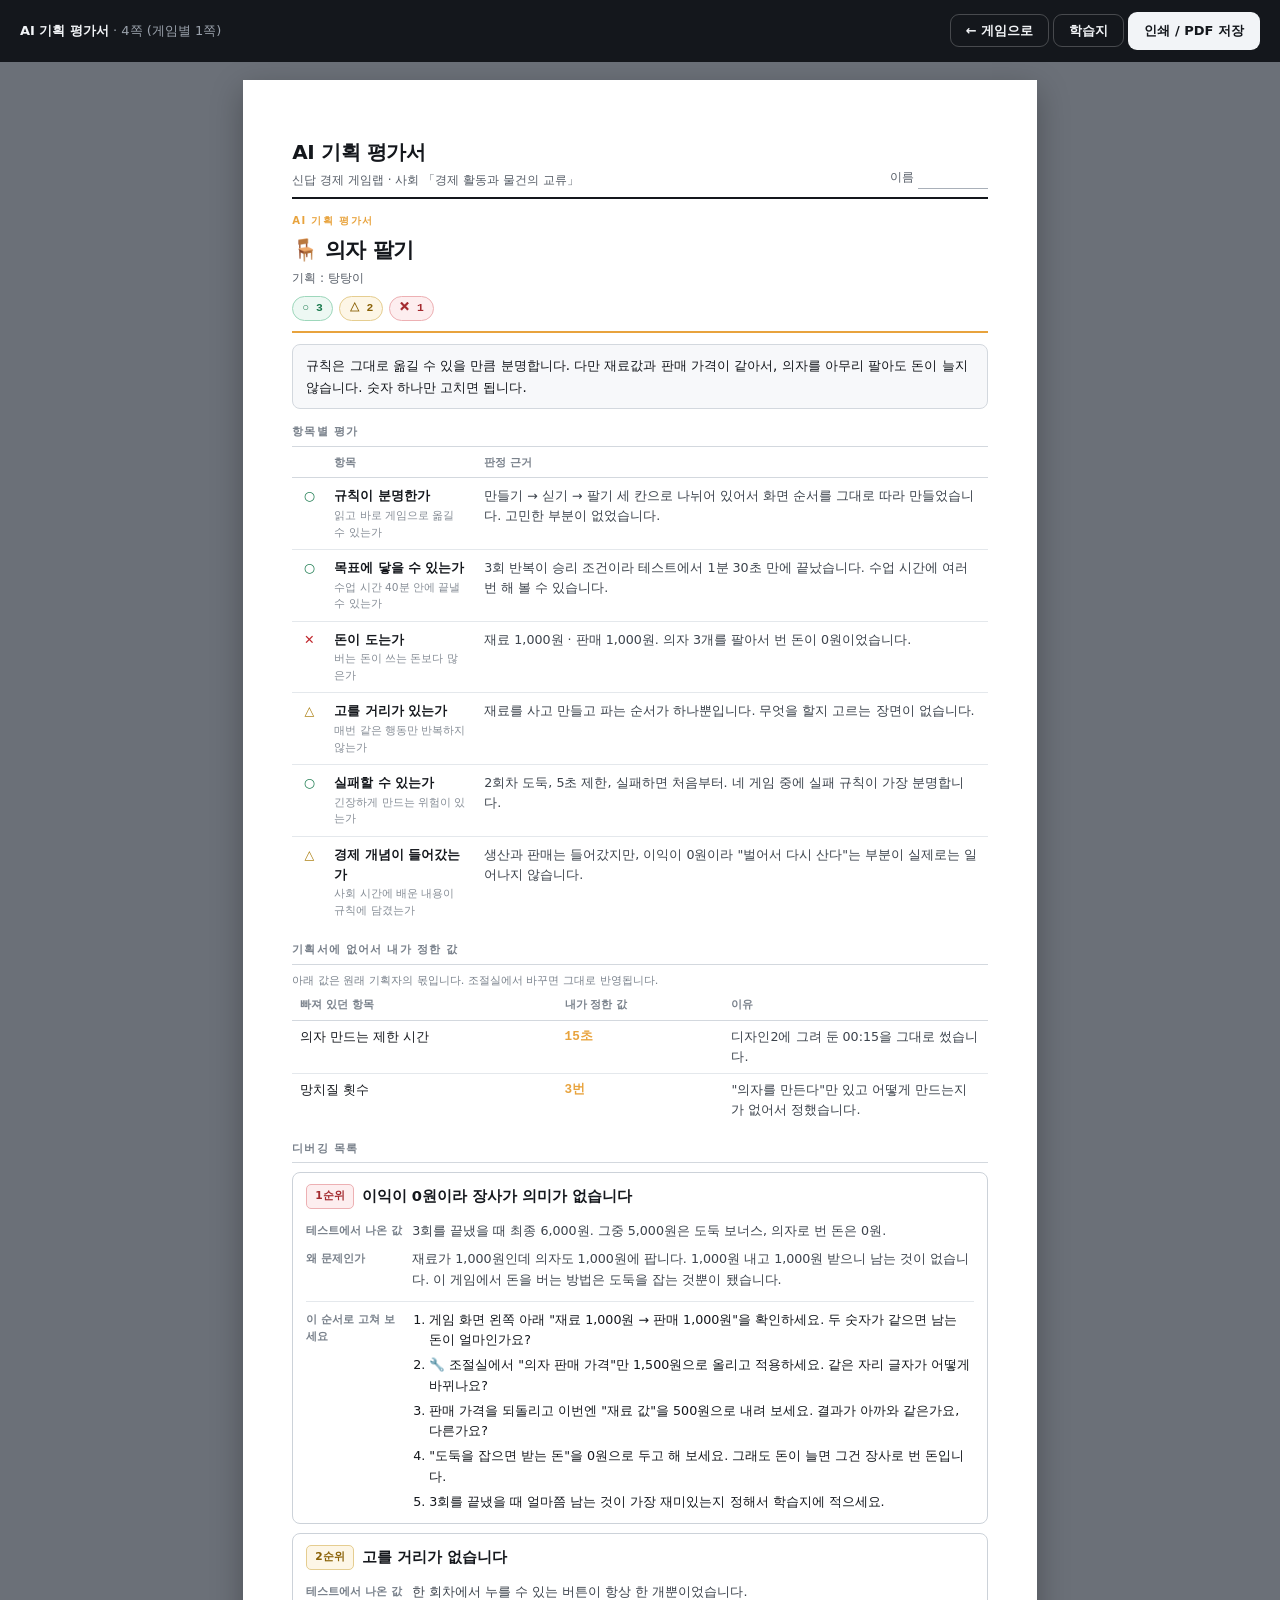
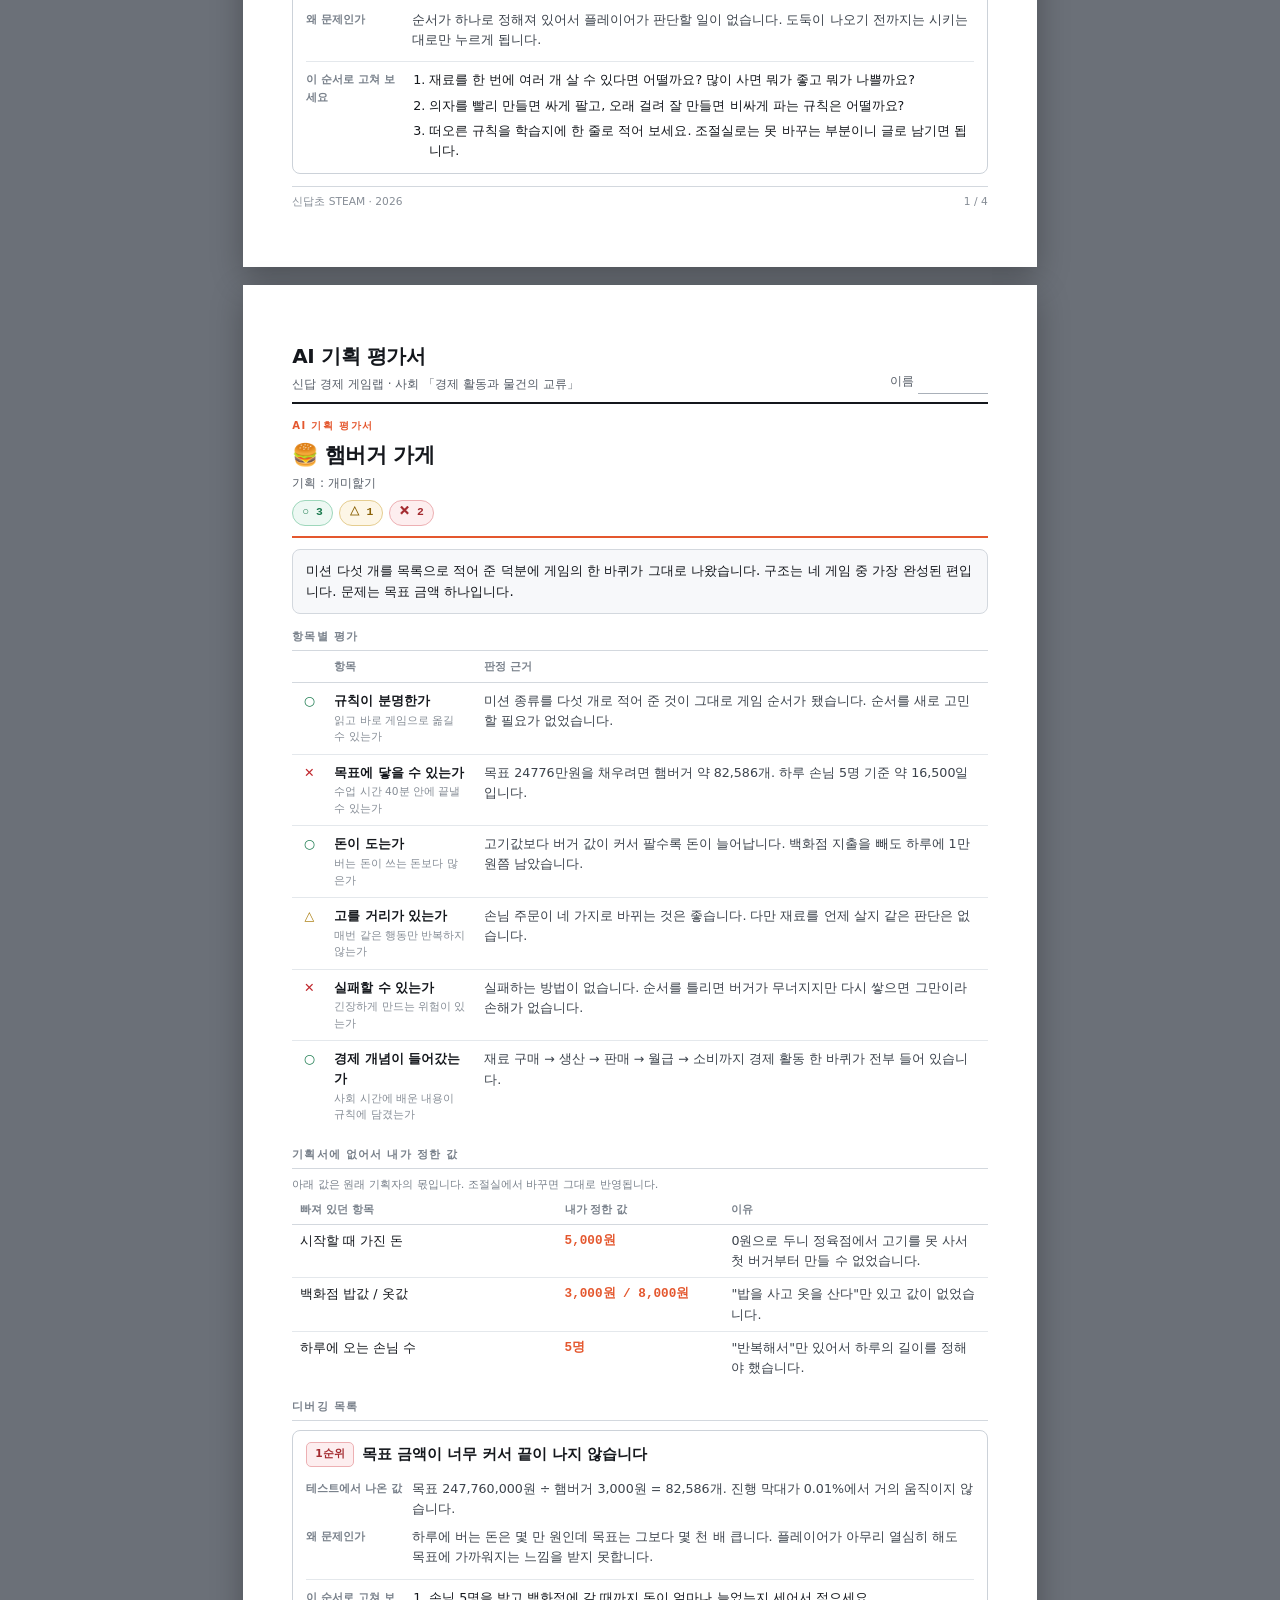
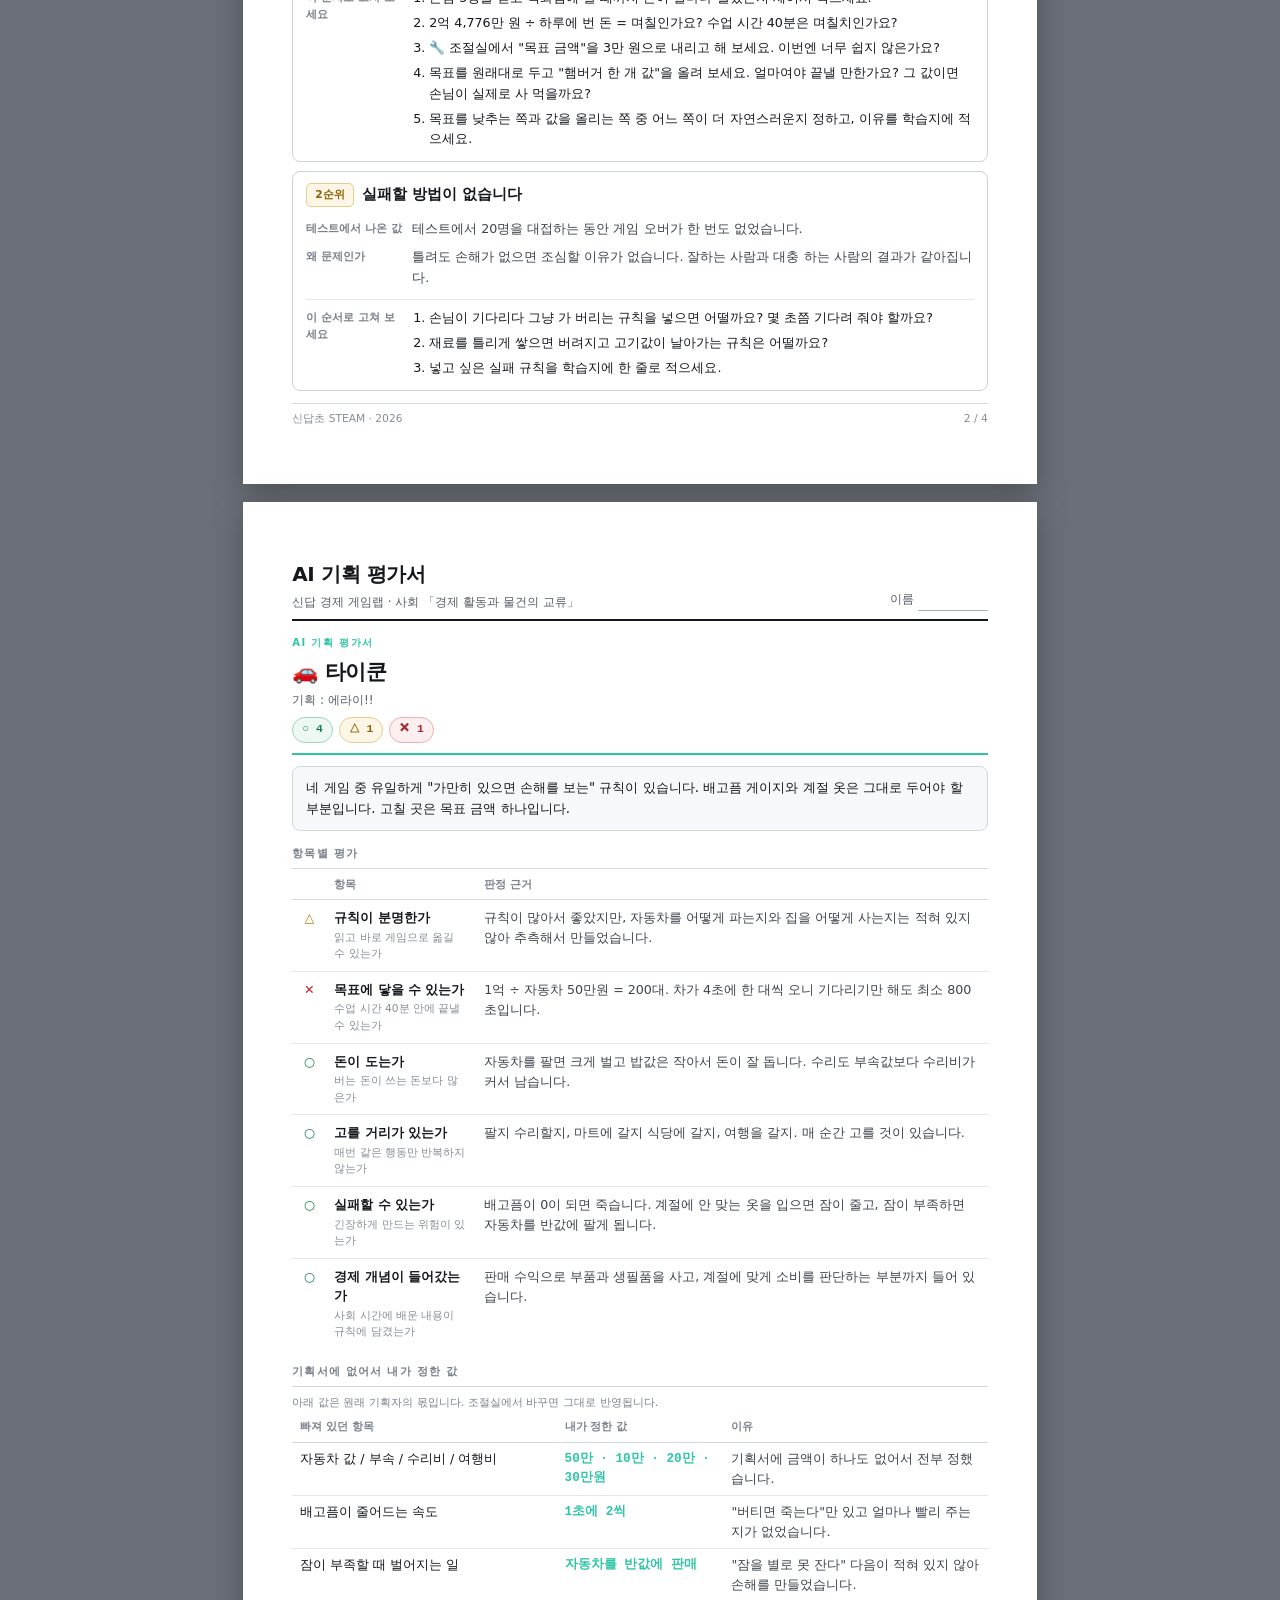
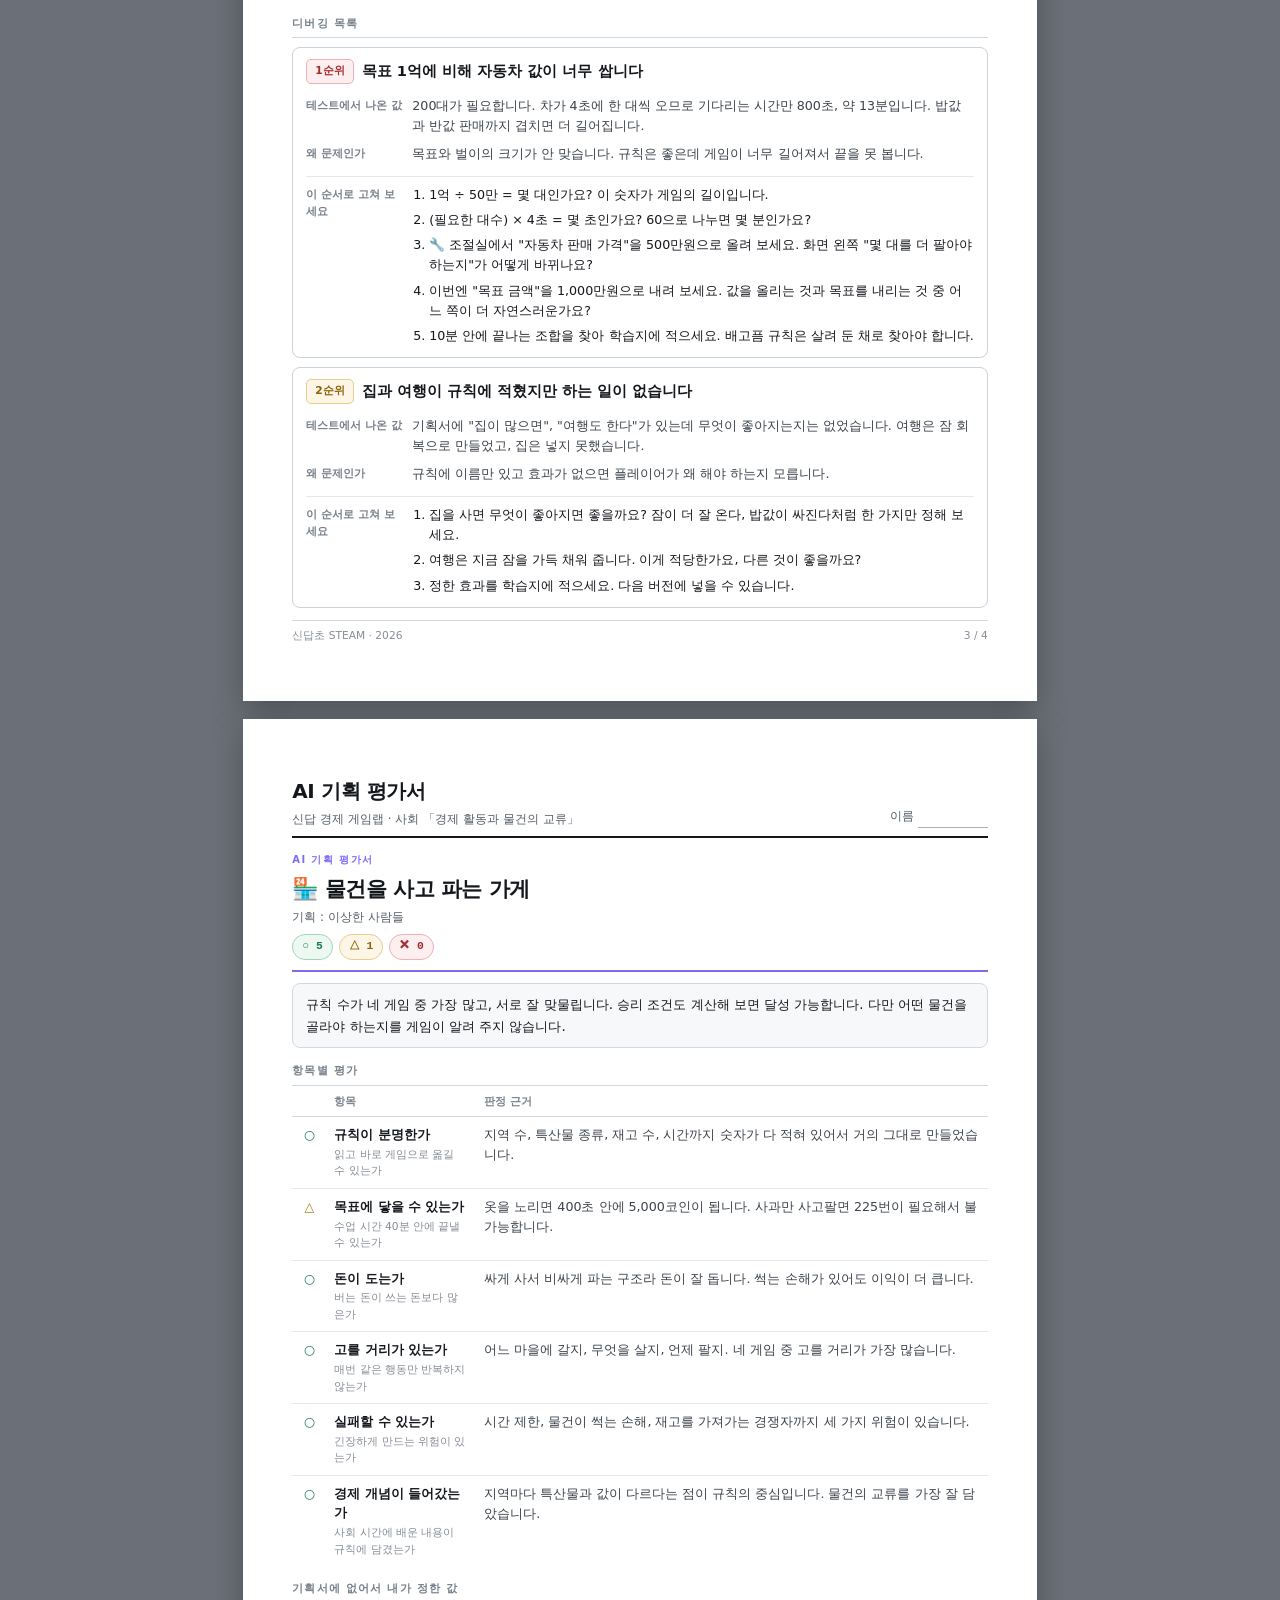
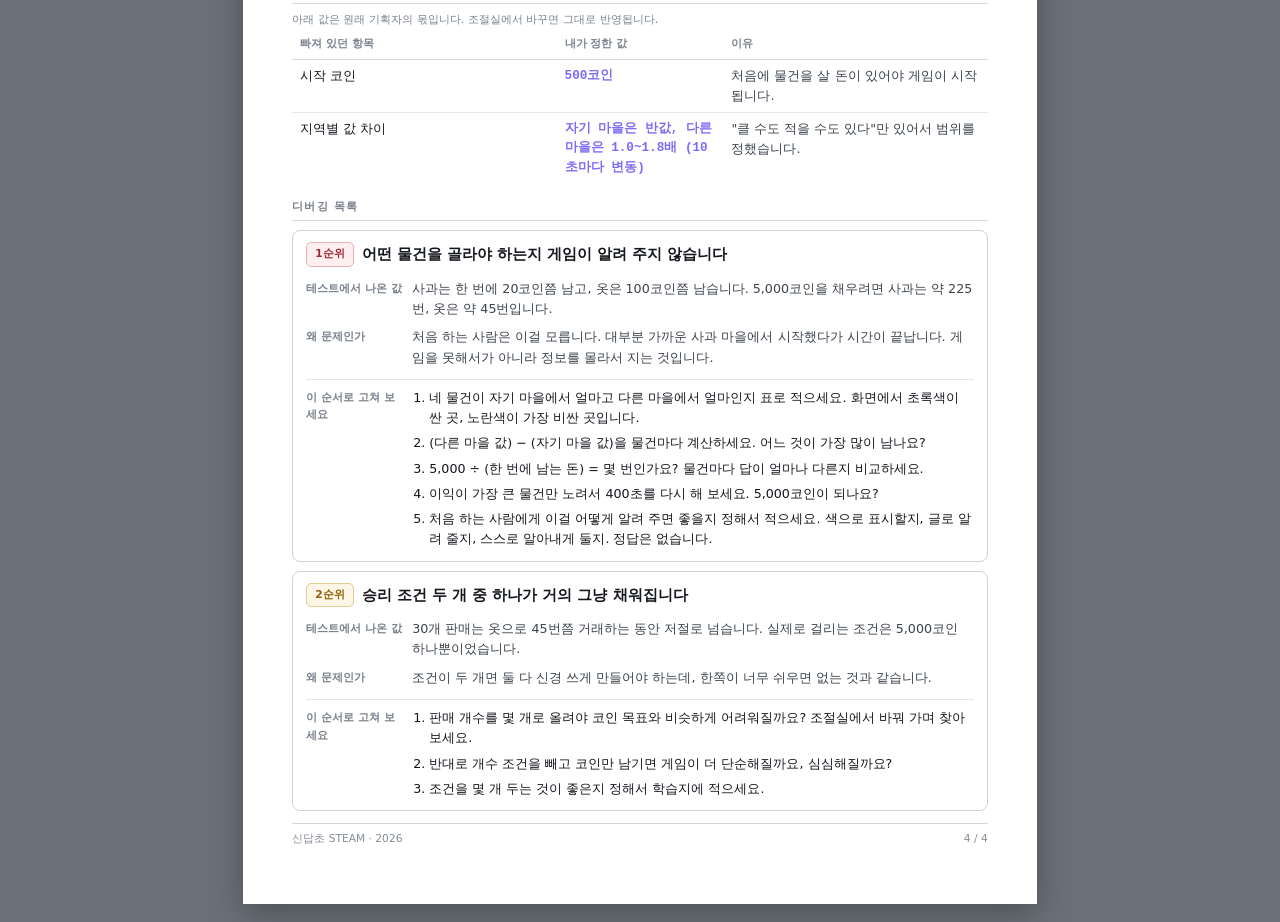
==== review.html @ edcaeb72 "AI 기획 평가서 추가 학생 기획을 6개 항목(규칙 명확성·목표 도달성·돈의 순환·선택지·실패 가능성·경제 개념)으로 O/△/X 판정하고, 판정 근거를 실제 플레이 테스트 수치로 " ====
<!DOCTYPE html>
<html lang="ko">
<head>
<meta charset="UTF-8">
<meta name="viewport" content="width=device-width, initial-scale=1">
<title>AI 기획 평가서 — 신답 경제 게임랩</title>
<link rel="icon" href="favicon.svg" type="image/svg+xml">
<style>
  @page { size: A4 portrait; margin: 13mm 12mm; }

  *, *::before, *::after { box-sizing: border-box; }
  html, body { margin: 0; padding: 0; }
  body {
    background: #6b7078; color: #14171c;
    font-family: "Pretendard Variable", Pretendard, -apple-system, "Malgun Gothic",
                 "Apple SD Gothic Neo", system-ui, sans-serif;
    font-size: 10.5pt; line-height: 1.55;
    -webkit-print-color-adjust: exact; print-color-adjust: exact;
  }
  h1, h2, h3, p, ol, ul { margin: 0; }

  .bar {
    position: sticky; top: 0; z-index: 10;
    display: flex; align-items: center; justify-content: space-between; gap: 12px;
    padding: 12px 20px; background: #14171c; color: #f2f4f7; font-size: 13px;
  }
  .bar a, .bar button {
    font: inherit; font-weight: 600; padding: 8px 15px; border-radius: 9px;
    border: 1px solid rgba(255,255,255,.22); background: transparent; color: #f2f4f7;
    cursor: pointer; text-decoration: none;
  }
  .bar button.p { background: #f2f4f7; color: #14171c; border-color: transparent; }
  .bar .t { font-weight: 700; }
  .bar .d { color: #9aa1ab; font-weight: 400; }

  .sheet {
    width: 210mm; min-height: 297mm; margin: 18px auto; padding: 15mm 13mm;
    background: #fff; box-shadow: 0 10px 30px rgba(0,0,0,.28);
  }

  .doc-head { display: flex; align-items: flex-end; justify-content: space-between;
              gap: 14px; padding-bottom: 8px; border-bottom: 2.5px solid #14171c; }
  .doc-head h1 { font-size: 15pt; font-weight: 800; letter-spacing: -.02em; }
  .doc-head .sub { margin-top: 3px; font-size: 9pt; color: #565d67; }
  .doc-head .id { font-size: 9pt; color: #565d67; white-space: nowrap; }
  .doc-head .id span { border-bottom: 1px solid #a9b0b9; padding: 0 6px 2px;
                       min-width: 70px; display: inline-block; }

  .rv-head { margin-top: 14px; padding-bottom: 10px; border-bottom: 2px solid var(--c); }
  .rv-kicker { font-size: 7.5pt; font-weight: 800; letter-spacing: .14em; color: var(--c); }
  .rv-head h2 { margin-top: 4px; font-size: 16pt; font-weight: 800; letter-spacing: -.025em; }
  .rv-emoji { margin-right: 6px; }
  .rv-who { margin-top: 3px; font-size: 9pt; color: #565d67; }
  .rv-score { margin-top: 8px; display: flex; gap: 6px; }
  .rv-pill { font-size: 8.5pt; font-weight: 700; padding: 3px 9px; border-radius: 999px;
             border: 1px solid #ccd2d9; font-family: Consolas, monospace; }
  .rv-pill.good { color: #1a7a4e; border-color: #9dd7bb; background: #edf8f3; }
  .rv-pill.warn { color: #8a6106; border-color: #e5cd90; background: #fdf6e6; }
  .rv-pill.bad  { color: #a32a2f; border-color: #edb0b3; background: #fdeeef; }

  .rv-summary { margin-top: 11px; padding: 10px 13px; border: 1px solid #d3d8de;
                border-radius: 8px; background: #f7f8fa; font-size: 10pt; line-height: 1.62; }

  .rv-sec { margin-top: 14px; }
  .rv-sec h3 { font-size: 8.5pt; font-weight: 800; letter-spacing: .1em; color: #7a828c;
               padding-bottom: 5px; border-bottom: 1px solid #d3d8de; }
  .rv-lead { margin-top: 7px; font-size: 8.5pt; color: #7a828c; }

  .rv-table { width: 100%; border-collapse: collapse; margin-top: 8px; }
  .rv-table th { font-size: 8pt; font-weight: 700; color: #7a828c; text-align: left;
                 padding: 0 8px 6px; border-bottom: 1px solid #d3d8de; }
  .rv-table td { padding: 8px; border-bottom: 1px solid #e4e8ec; vertical-align: top; font-size: 9.5pt; }
  .rv-table.tight td { padding: 6px 8px; }
  .rv-table tr:last-child td { border-bottom: 0; }
  .rv-mark { font-size: 13pt; font-weight: 800; text-align: center; }
  .rv-mark.good { color: #1a7a4e; }
  .rv-mark.warn { color: #a97c0b; }
  .rv-mark.bad  { color: #c0272d; }
  .rv-name { font-weight: 700; }
  .rv-name span { display: block; margin-top: 2px; font-size: 8pt; font-weight: 500; color: #868d96; }
  .rv-note { color: #3c434c; line-height: 1.58; }
  .rv-mono { font-family: Consolas, monospace; font-size: 9pt; font-weight: 700; color: var(--c); }

  .rv-bug { margin-top: 9px; padding: 11px 13px; border: 1px solid #ccd2d9; border-radius: 8px;
            page-break-inside: avoid; }
  .rv-bug-head { display: flex; align-items: center; gap: 8px; margin-bottom: 8px; }
  .rv-bug-head b { font-size: 11pt; font-weight: 750; }
  .rv-lv { font-size: 8pt; font-weight: 800; padding: 3px 8px; border-radius: 5px;
           background: #fdeeef; color: #a32a2f; border: 1px solid #edb0b3; }
  .rv-lv.lv2 { background: #fdf6e6; color: #8a6106; border-color: #e5cd90; }
  .rv-row { display: flex; gap: 10px; padding: 4px 0; }
  .rv-k { flex: 0 0 96px; font-size: 8.5pt; font-weight: 700; color: #7a828c; padding-top: 1px; }
  .rv-v { flex: 1; font-size: 9.5pt; line-height: 1.6; color: #3c434c; }
  .rv-fix { display: flex; gap: 10px; margin-top: 7px; padding-top: 8px; border-top: 1px solid #e4e8ec; }
  .rv-fix ol { padding-left: 17px; flex: 1; }
  .rv-fix li { font-size: 9.5pt; line-height: 1.6; margin-bottom: 5px; }
  .rv-fix li:last-child { margin-bottom: 0; }

  .foot { margin-top: 12px; padding-top: 7px; border-top: 1px solid #d3d8de;
          font-size: 8pt; color: #868d96; display: flex; justify-content: space-between; }

  @media print {
    body { background: #fff; }
    .bar { display: none; }
    .sheet { width: auto; min-height: 0; margin: 0; padding: 0; box-shadow: none;
             page-break-after: always; }
    .sheet:last-child { page-break-after: auto; }
  }
</style>
</head>
<body>

<div class="bar">
  <span><span class="t">AI 기획 평가서</span> <span class="d">· 4쪽 (게임별 1쪽)</span></span>
  <span>
    <a href="index.html">← 게임으로</a>
    <a href="worksheet.html">학습지</a>
    <button class="p" type="button" onclick="window.print()">인쇄 / PDF 저장</button>
  </span>
</div>

<div id="reviews"></div>

<script src="js/review.js"></script>
<script>
document.getElementById('reviews').innerHTML = [1, 2, 3, 4].map((id) => `
<section class="sheet">
  <div class="doc-head">
    <div>
      <h1>AI 기획 평가서</h1>
      <div class="sub">신답 경제 게임랩 · 사회 「경제 활동과 물건의 교류」</div>
    </div>
    <div class="id">이름 <span>&nbsp;</span></div>
  </div>
  ${reviewHTML(id)}
  <div class="foot"><span>신답초 STEAM · 2026</span><span>${id} / 4</span></div>
</section>`).join('');
</script>

</body>
</html>
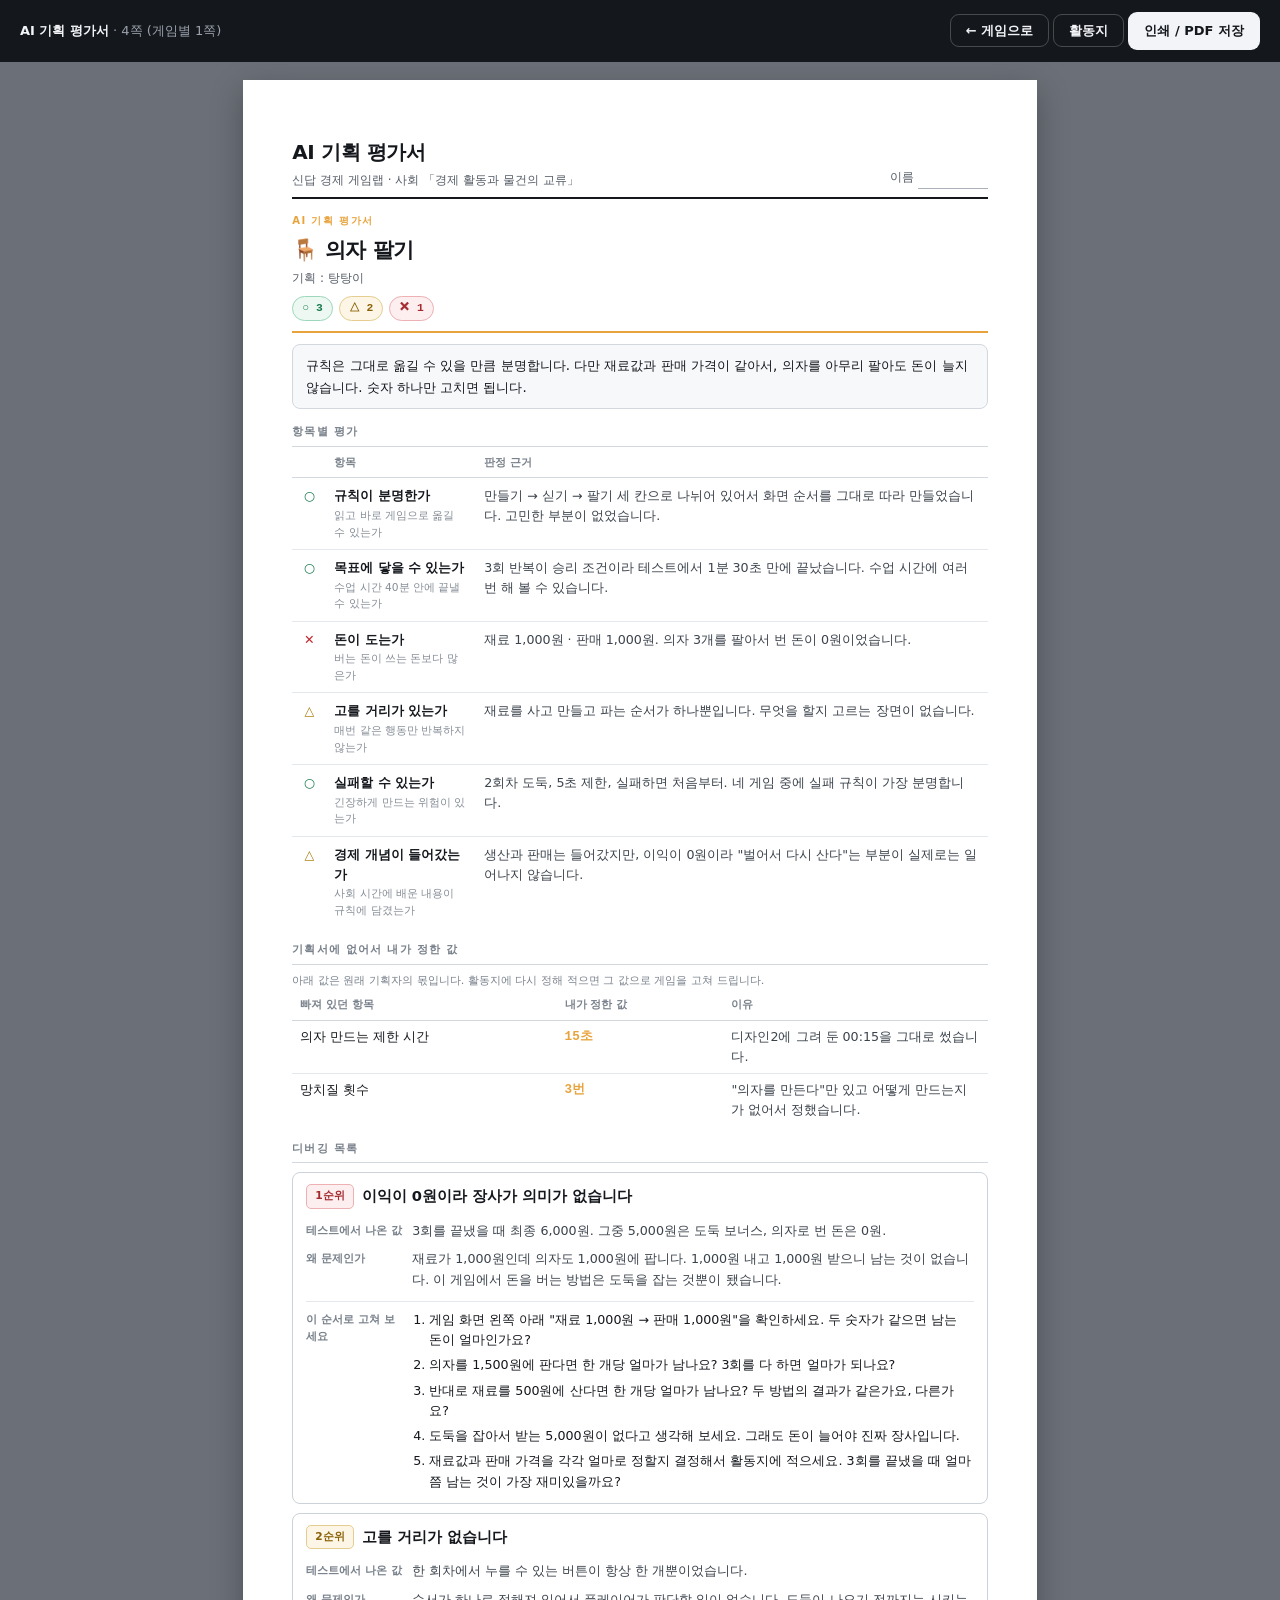
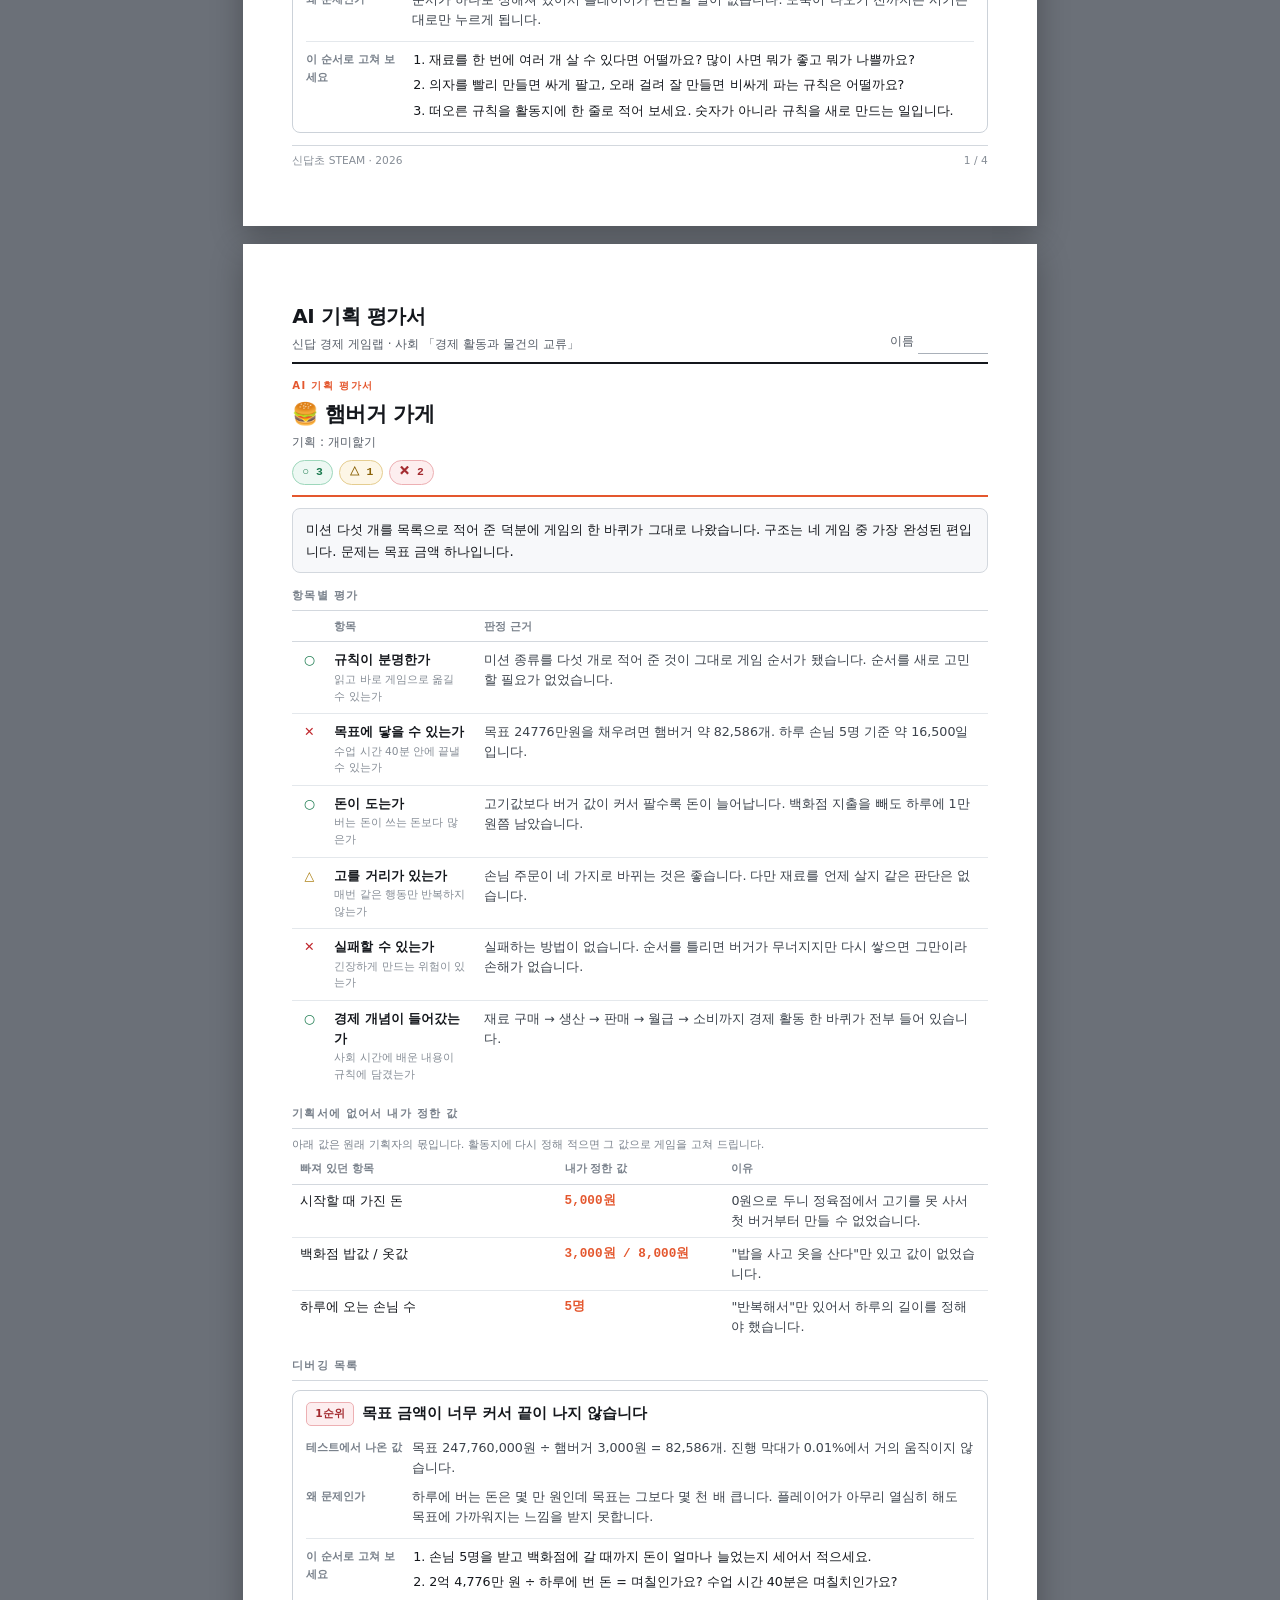
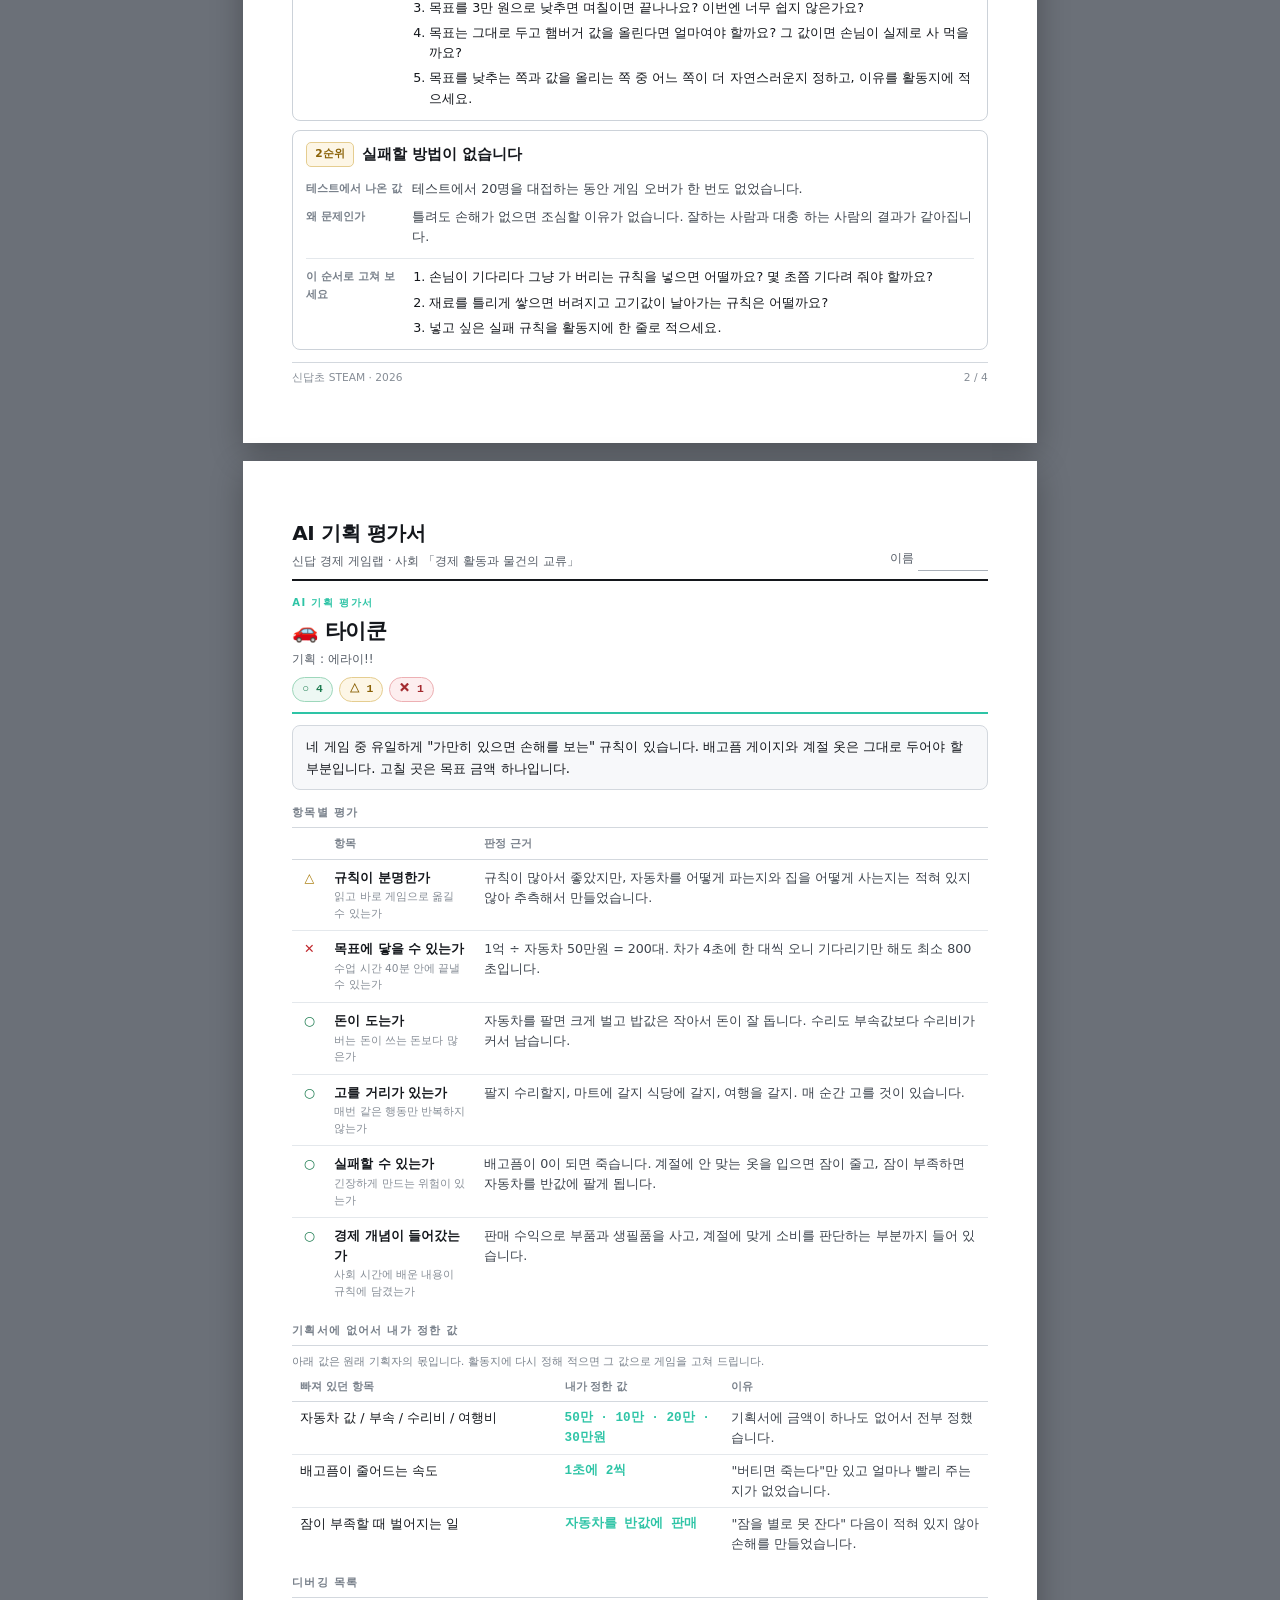
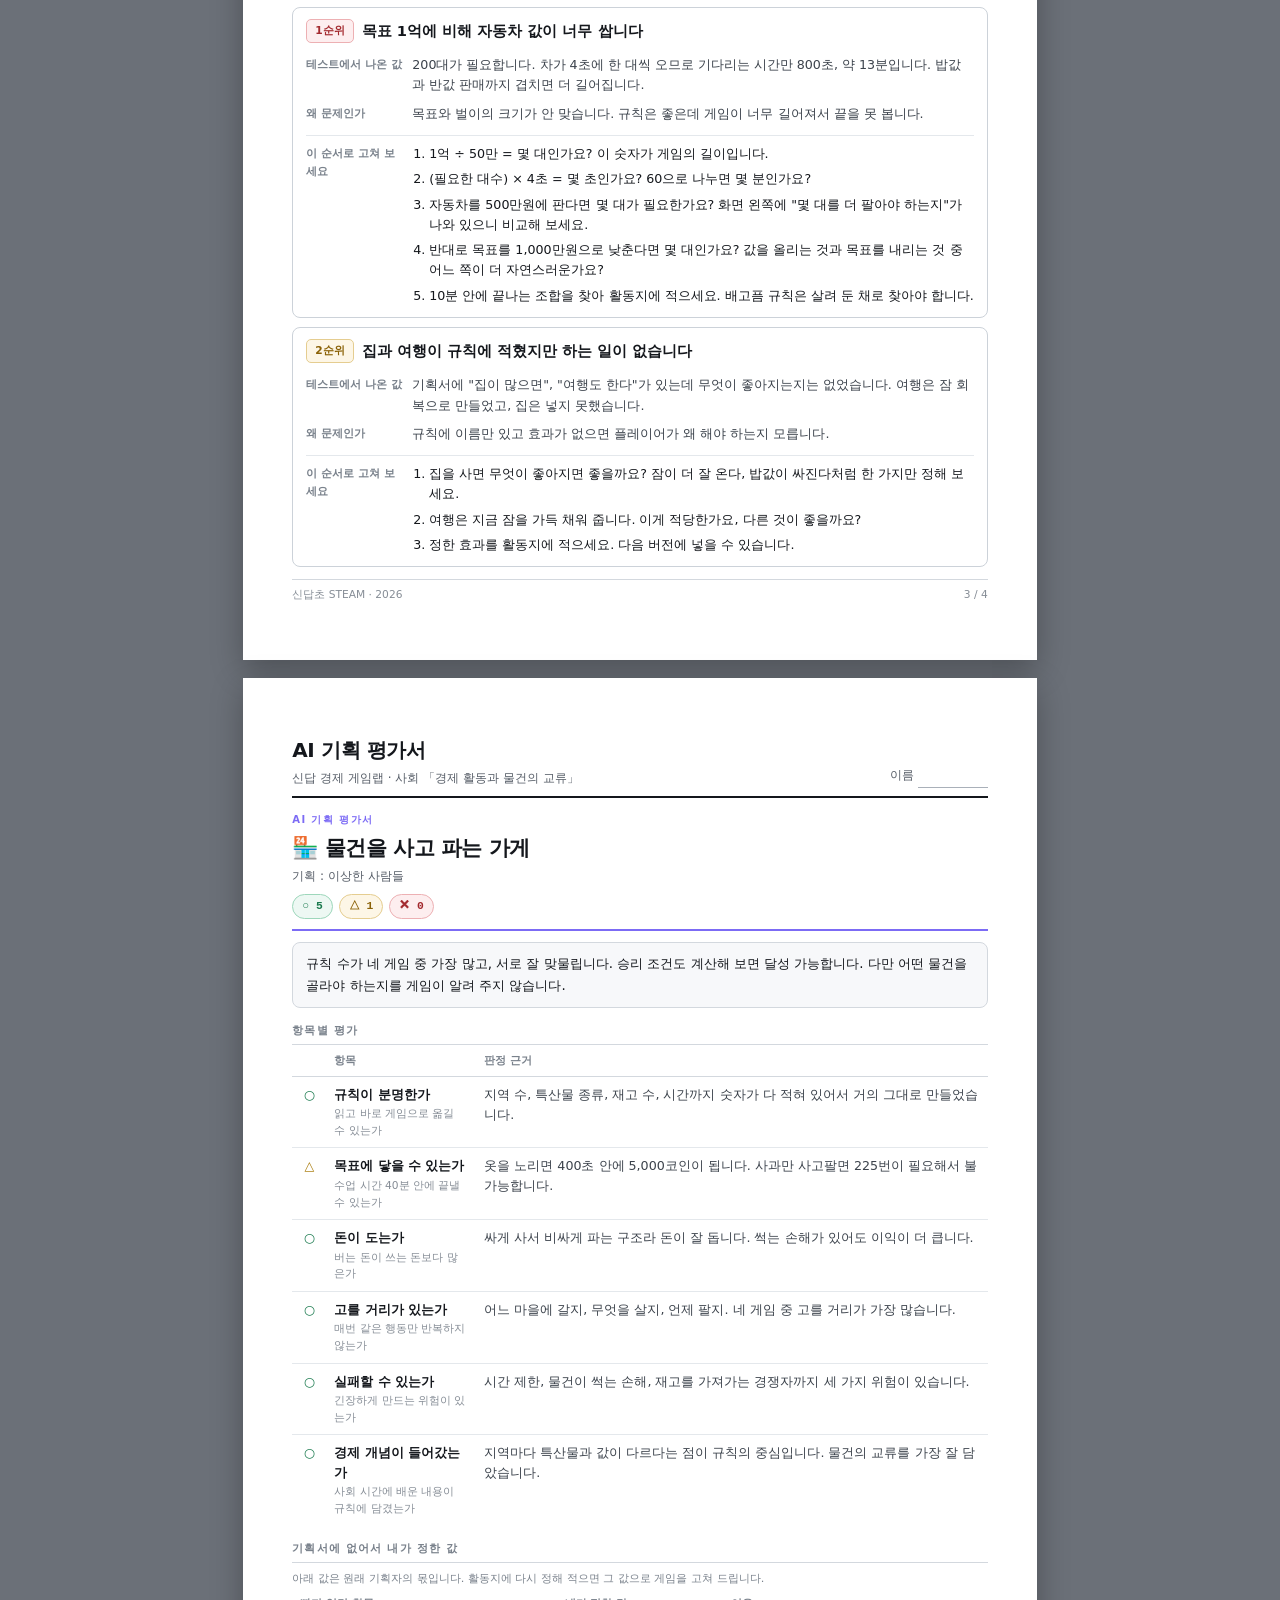
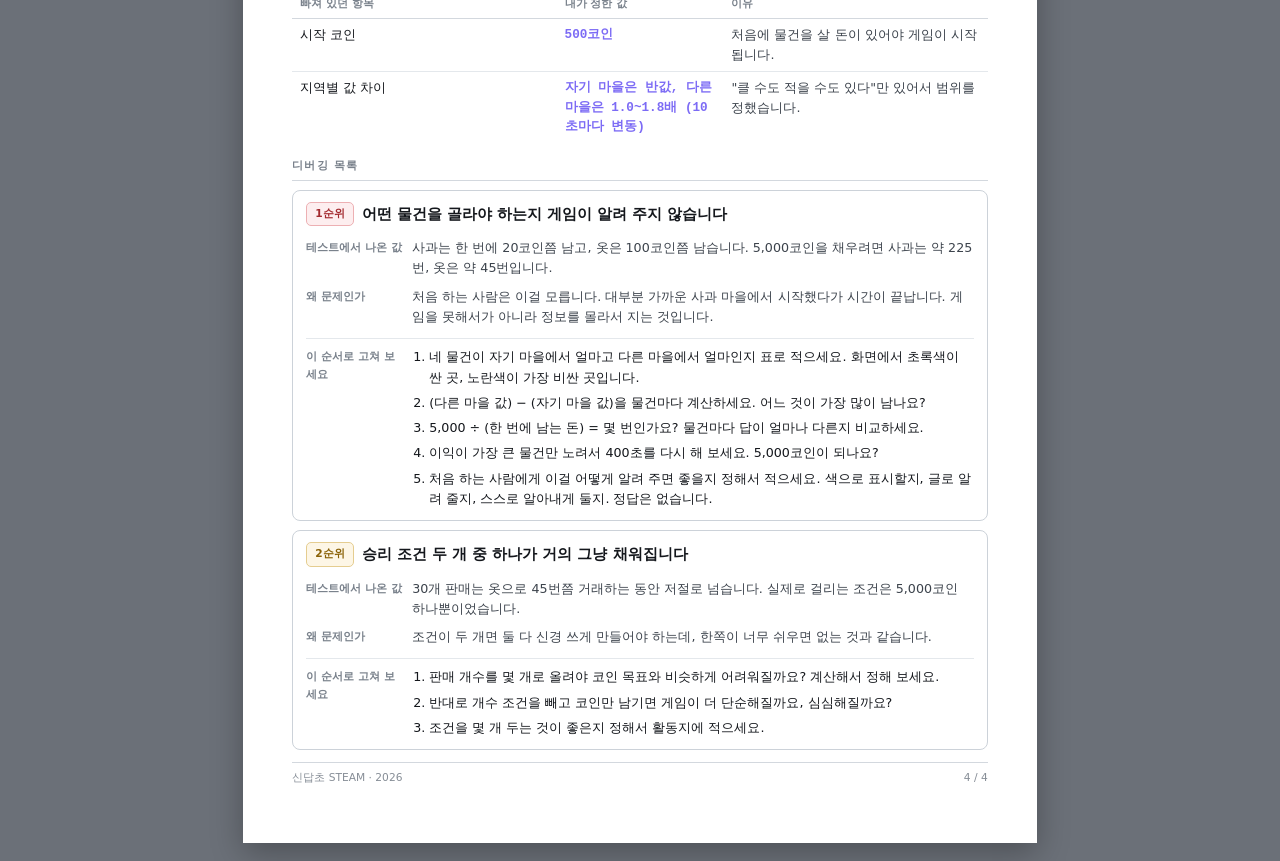
==== commit 51b72ed6: "용어 통일 : 학습지 -> 활동지 교사가 실제로 쓰는 말에 맞춘다. 13개 파일 57곳. 파일명(worksheet.html)은 그대로 두고 화면·문서 표기만 변경.  Co-Auth" ====
--- a/review.html
+++ b/review.html
@@ -114,7 +114,7 @@
   <span><span class="t">AI 기획 평가서</span> <span class="d">· 4쪽 (게임별 1쪽)</span></span>
   <span>
     <a href="index.html">← 게임으로</a>
-    <a href="worksheet.html">학습지</a>
+    <a href="worksheet.html">활동지</a>
     <button class="p" type="button" onclick="window.print()">인쇄 / PDF 저장</button>
   </span>
 </div>
